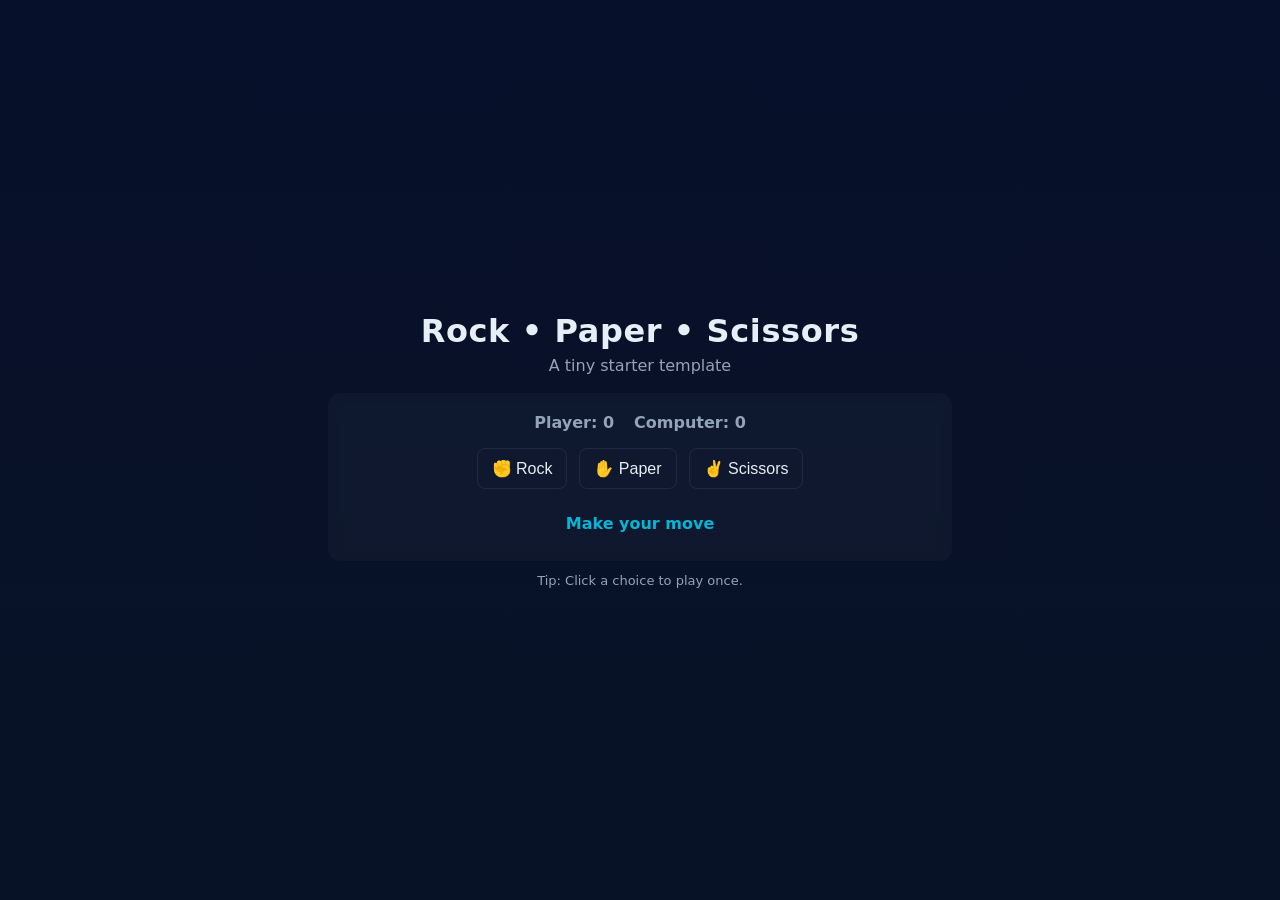
==== index.html @ a6b5e296 "day 1" ====
<!doctype html>
<html lang="en">
  <head>
    <meta charset="utf-8" />
    <meta name="viewport" content="width=device-width, initial-scale=1" />
    <title>Rock Paper Scissors — Starter</title>
    <style>
      :root{--bg:#0f1724;--card:#111827;--accent:#06b6d4;--muted:#94a3b8;--glass:rgba(255,255,255,0.03)}
      *{box-sizing:border-box}
      html,body{height:100%;margin:0;font-family:system-ui,-apple-system,Segoe UI,Roboto,'Helvetica Neue',Arial}
      body{background:linear-gradient(180deg,#07102a 0%,#081226 100%);color:#e6eef6;display:flex;align-items:center;justify-content:center}
      .app-root{width:100%;max-width:720px;padding:32px}
      .site-header{text-align:center;margin-bottom:18px}
      h1{margin:0;font-size:clamp(20px,4vw,32px);letter-spacing:0.6px}
      .subtitle{color:var(--muted);margin:6px 0 0}

      .game-area{background:var(--glass);backdrop-filter:blur(6px);border-radius:12px;padding:20px;display:flex;flex-direction:column;gap:16px;align-items:center}
      .scoreboard{display:flex;gap:20px;color:var(--muted);font-weight:600}

      .choices{display:flex;gap:12px}
      .choice{background:transparent;border:1px solid rgba(255,255,255,0.08);color:inherit;padding:10px 14px;border-radius:8px;cursor:pointer;font-size:16px}
      .choice:hover{border-color:var(--accent);transform:translateY(-3px)}

      .result{min-height:36px;display:flex;align-items:center;justify-content:center;color:var(--accent);font-weight:700}

      .site-footer{text-align:center;margin-top:12px;color:var(--muted);font-size:13px}

      @media(min-width:640px){.app-root{padding:48px}}
    </style>
  </head>
  <body>
    <main class="app-root">
      <header class="site-header">
        <h1>Rock • Paper • Scissors</h1>
        <p class="subtitle">A tiny starter template</p>
      </header>

      <section class="game-area" aria-live="polite">
        <div class="scoreboard">
          <div>Player: <span id="player-score">0</span></div>
          <div>Computer: <span id="computer-score">0</span></div>
        </div>

        <div class="choices" role="group" aria-label="Game choices">
          <button class="choice" data-choice="rock">✊ Rock</button>
          <button class="choice" data-choice="paper">✋ Paper</button>
          <button class="choice" data-choice="scissors">✌️ Scissors</button>
        </div>

        <div class="result" id="result">Make your move</div>
      </section>

      <footer class="site-footer">Tip: Click a choice to play once.</footer>
    </main>

    <script>
      (function(){
        const choices = ['rock','paper','scissors'];
        let playerScore = 0, computerScore = 0;
        const elResult = document.getElementById('result');
        const elPlayer = document.getElementById('player-score');
        const elComputer = document.getElementById('computer-score');

        function compPick(){ return choices[Math.floor(Math.random()*choices.length)]; }
        function decide(p,c){ if(p===c) return 'tie';
          if((p==='rock'&&c==='scissors')||(p==='paper'&&c==='rock')||(p==='scissors'&&c==='paper')) return 'win';
          return 'lose'; }

        document.querySelectorAll('.choice').forEach(btn=>{
          btn.addEventListener('click', ()=>{
            const player = btn.dataset.choice;
            const computer = compPick();
            const outcome = decide(player,computer);
            if(outcome==='win'){ playerScore++; elResult.textContent = `You win — ${player} beats ${computer}` }
            else if(outcome==='lose'){ computerScore++; elResult.textContent = `You lose — ${computer} beats ${player}` }
            else elResult.textContent = `Tie — both chose ${player}`;
            elPlayer.textContent = playerScore; elComputer.textContent = computerScore;
          });
        });
      })();
    </script>
  </body>
</html>
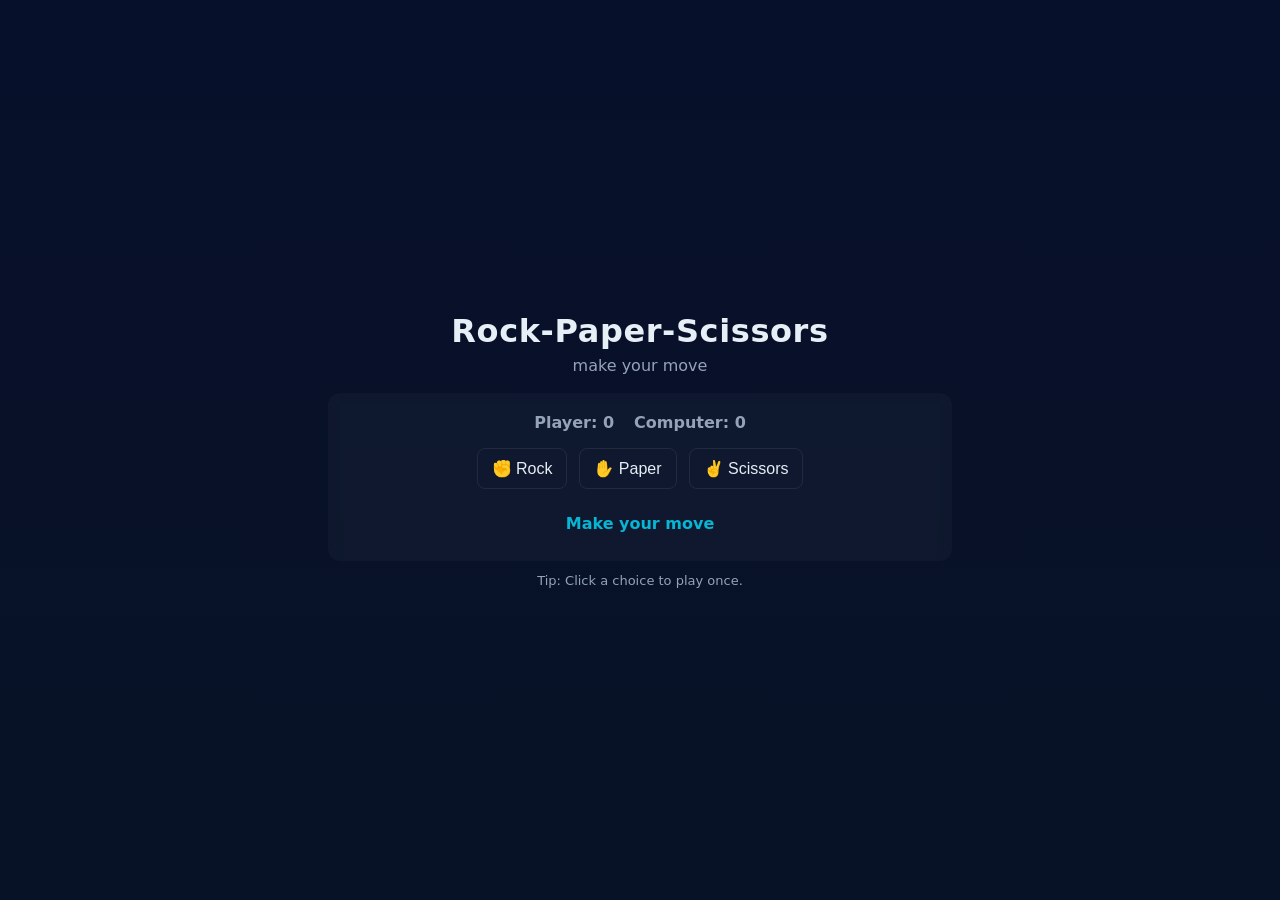
==== commit 85ebca0b: "day 2" ====
--- a/index.html
+++ b/index.html
@@ -3,36 +3,14 @@
   <head>
     <meta charset="utf-8" />
     <meta name="viewport" content="width=device-width, initial-scale=1" />
-    <title>Rock Paper Scissors — Starter</title>
-    <style>
-      :root{--bg:#0f1724;--card:#111827;--accent:#06b6d4;--muted:#94a3b8;--glass:rgba(255,255,255,0.03)}
-      *{box-sizing:border-box}
-      html,body{height:100%;margin:0;font-family:system-ui,-apple-system,Segoe UI,Roboto,'Helvetica Neue',Arial}
-      body{background:linear-gradient(180deg,#07102a 0%,#081226 100%);color:#e6eef6;display:flex;align-items:center;justify-content:center}
-      .app-root{width:100%;max-width:720px;padding:32px}
-      .site-header{text-align:center;margin-bottom:18px}
-      h1{margin:0;font-size:clamp(20px,4vw,32px);letter-spacing:0.6px}
-      .subtitle{color:var(--muted);margin:6px 0 0}
-
-      .game-area{background:var(--glass);backdrop-filter:blur(6px);border-radius:12px;padding:20px;display:flex;flex-direction:column;gap:16px;align-items:center}
-      .scoreboard{display:flex;gap:20px;color:var(--muted);font-weight:600}
-
-      .choices{display:flex;gap:12px}
-      .choice{background:transparent;border:1px solid rgba(255,255,255,0.08);color:inherit;padding:10px 14px;border-radius:8px;cursor:pointer;font-size:16px}
-      .choice:hover{border-color:var(--accent);transform:translateY(-3px)}
-
-      .result{min-height:36px;display:flex;align-items:center;justify-content:center;color:var(--accent);font-weight:700}
-
-      .site-footer{text-align:center;margin-top:12px;color:var(--muted);font-size:13px}
-
-      @media(min-width:640px){.app-root{padding:48px}}
-    </style>
+    <title>Rock Paper Scissors</title>
+    <link rel="stylesheet" href="styles.css" />
   </head>
   <body>
     <main class="app-root">
       <header class="site-header">
-        <h1>Rock • Paper • Scissors</h1>
-        <p class="subtitle">A tiny starter template</p>
+        <h1>Rock-Paper-Scissors</h1>
+        <p class="subtitle">make your move</p>
       </header>
 
       <section class="game-area" aria-live="polite">
@@ -53,31 +31,6 @@
       <footer class="site-footer">Tip: Click a choice to play once.</footer>
     </main>
 
-    <script>
-      (function(){
-        const choices = ['rock','paper','scissors'];
-        let playerScore = 0, computerScore = 0;
-        const elResult = document.getElementById('result');
-        const elPlayer = document.getElementById('player-score');
-        const elComputer = document.getElementById('computer-score');
 
-        function compPick(){ return choices[Math.floor(Math.random()*choices.length)]; }
-        function decide(p,c){ if(p===c) return 'tie';
-          if((p==='rock'&&c==='scissors')||(p==='paper'&&c==='rock')||(p==='scissors'&&c==='paper')) return 'win';
-          return 'lose'; }
-
-        document.querySelectorAll('.choice').forEach(btn=>{
-          btn.addEventListener('click', ()=>{
-            const player = btn.dataset.choice;
-            const computer = compPick();
-            const outcome = decide(player,computer);
-            if(outcome==='win'){ playerScore++; elResult.textContent = `You win — ${player} beats ${computer}` }
-            else if(outcome==='lose'){ computerScore++; elResult.textContent = `You lose — ${computer} beats ${player}` }
-            else elResult.textContent = `Tie — both chose ${player}`;
-            elPlayer.textContent = playerScore; elComputer.textContent = computerScore;
-          });
-        });
-      })();
-    </script>
   </body>
 </html>
--- a/styles.css
+++ b/styles.css
@@ -0,0 +1,21 @@
+:root{--bg:#0f1724;--card:#111827;--accent:#06b6d4;--muted:#94a3b8;--glass:rgba(255,255,255,0.03)}
+*{box-sizing:border-box}
+html,body{height:100%;margin:0;font-family:system-ui,-apple-system,Segoe UI,Roboto,'Helvetica Neue',Arial}
+body{background:linear-gradient(180deg,#07102a 0%,#081226 100%);color:#e6eef6;display:flex;align-items:center;justify-content:center}
+.app-root{width:100%;max-width:720px;padding:32px}
+.site-header{text-align:center;margin-bottom:18px}
+h1{margin:0;font-size:clamp(20px,4vw,32px);letter-spacing:0.6px}
+.subtitle{color:var(--muted);margin:6px 0 0}
+
+.game-area{background:var(--glass);backdrop-filter:blur(6px);border-radius:12px;padding:20px;display:flex;flex-direction:column;gap:16px;align-items:center}
+.scoreboard{display:flex;gap:20px;color:var(--muted);font-weight:600}
+
+.choices{display:flex;gap:12px}
+.choice{background:transparent;border:1px solid rgba(255,255,255,0.08);color:inherit;padding:10px 14px;border-radius:8px;cursor:pointer;font-size:16px}
+.choice:hover{border-color:var(--accent);transform:translateY(-3px)}
+
+.result{min-height:36px;display:flex;align-items:center;justify-content:center;color:var(--accent);font-weight:700}
+
+.site-footer{text-align:center;margin-top:12px;color:var(--muted);font-size:13px}
+
+@media(min-width:640px){.app-root{padding:48px}}
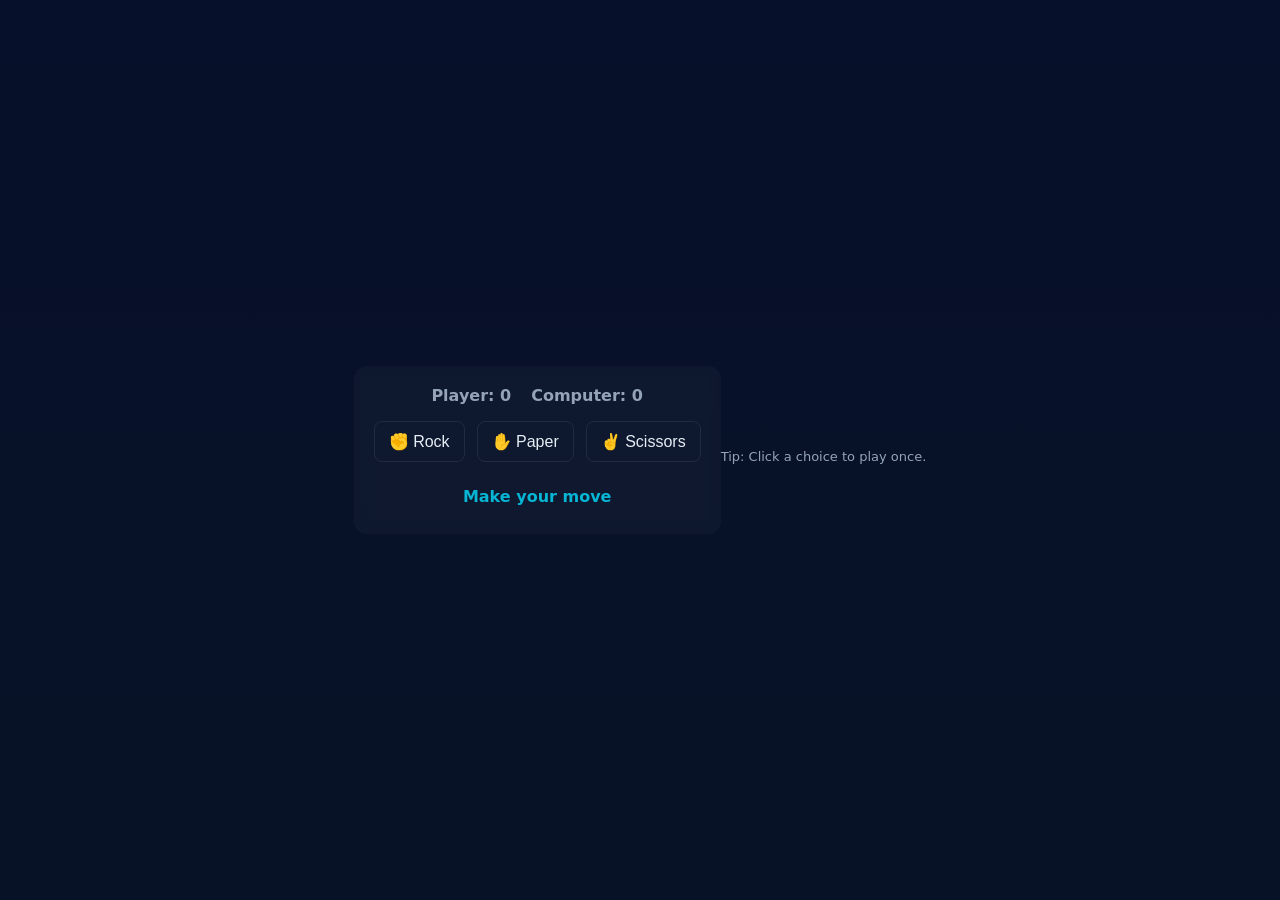
==== commit ad0416b0: "day 3.5" ====
--- a/index.html
+++ b/index.html
@@ -1,17 +1,12 @@
 <!doctype html>
 <html lang="en">
   <head>
-    <meta charset="utf-8" />
-    <meta name="viewport" content="width=device-width, initial-scale=1" />
-    <title>Rock Paper Scissors</title>
-    <link rel="stylesheet" href="styles.css" />
-  </head>
-  <body>
-    <main class="app-root">
-      <header class="site-header">
-        <h1>Rock-Paper-Scissors</h1>
-        <p class="subtitle">make your move</p>
-      </header>
+  <meta charset="utf-8" />
+  <meta name="viewport" content="width=device-width, initial-scale=1" />
+  <title>Rock Paper Scissors</title>
+  <link rel="stylesheet" href="styles.css" />
+  <script src="script.js" defer></script>
+</head>
 
       <section class="game-area" aria-live="polite">
         <div class="scoreboard">
@@ -20,9 +15,9 @@
         </div>
 
         <div class="choices" role="group" aria-label="Game choices">
-          <button class="choice" data-choice="rock">✊ Rock</button>
-          <button class="choice" data-choice="paper">✋ Paper</button>
-          <button class="choice" data-choice="scissors">✌️ Scissors</button>
+          <button class="choice" onclick="playRound('rock')">✊ Rock</button>
+          <button class="choice" onclick="playRound('paper')">✋ Paper</button>
+          <button class="choice" onclick="playRound('scissors')">✌️ Scissors</button>
         </div>
 
         <div class="result" id="result">Make your move</div>
@@ -31,6 +26,6 @@
       <footer class="site-footer">Tip: Click a choice to play once.</footer>
     </main>
 
-
+  <script src="script.js"></script>
   </body>
 </html>
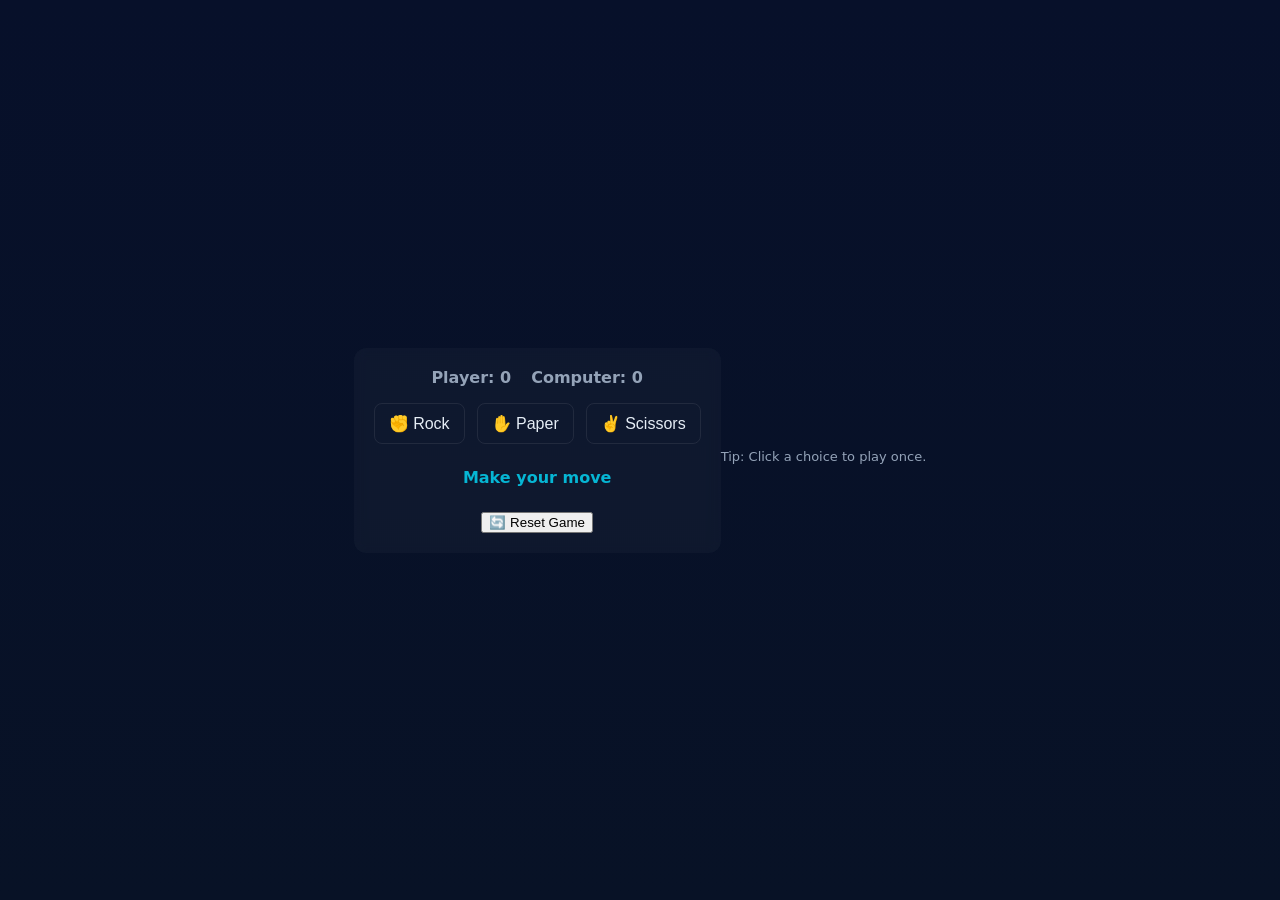
==== commit d2ac8d59: "done" ====
--- a/index.html
+++ b/index.html
@@ -5,7 +5,6 @@
   <meta name="viewport" content="width=device-width, initial-scale=1" />
   <title>Rock Paper Scissors</title>
   <link rel="stylesheet" href="styles.css" />
-  <script src="script.js" defer></script>
 </head>
 
       <section class="game-area" aria-live="polite">
@@ -19,8 +18,8 @@
           <button class="choice" onclick="playRound('paper')">✋ Paper</button>
           <button class="choice" onclick="playRound('scissors')">✌️ Scissors</button>
         </div>
-
         <div class="result" id="result">Make your move</div>
+        <button class="reset-btn" onclick="resetGame()">🔄 Reset Game</button>
       </section>
 
       <footer class="site-footer">Tip: Click a choice to play once.</footer>
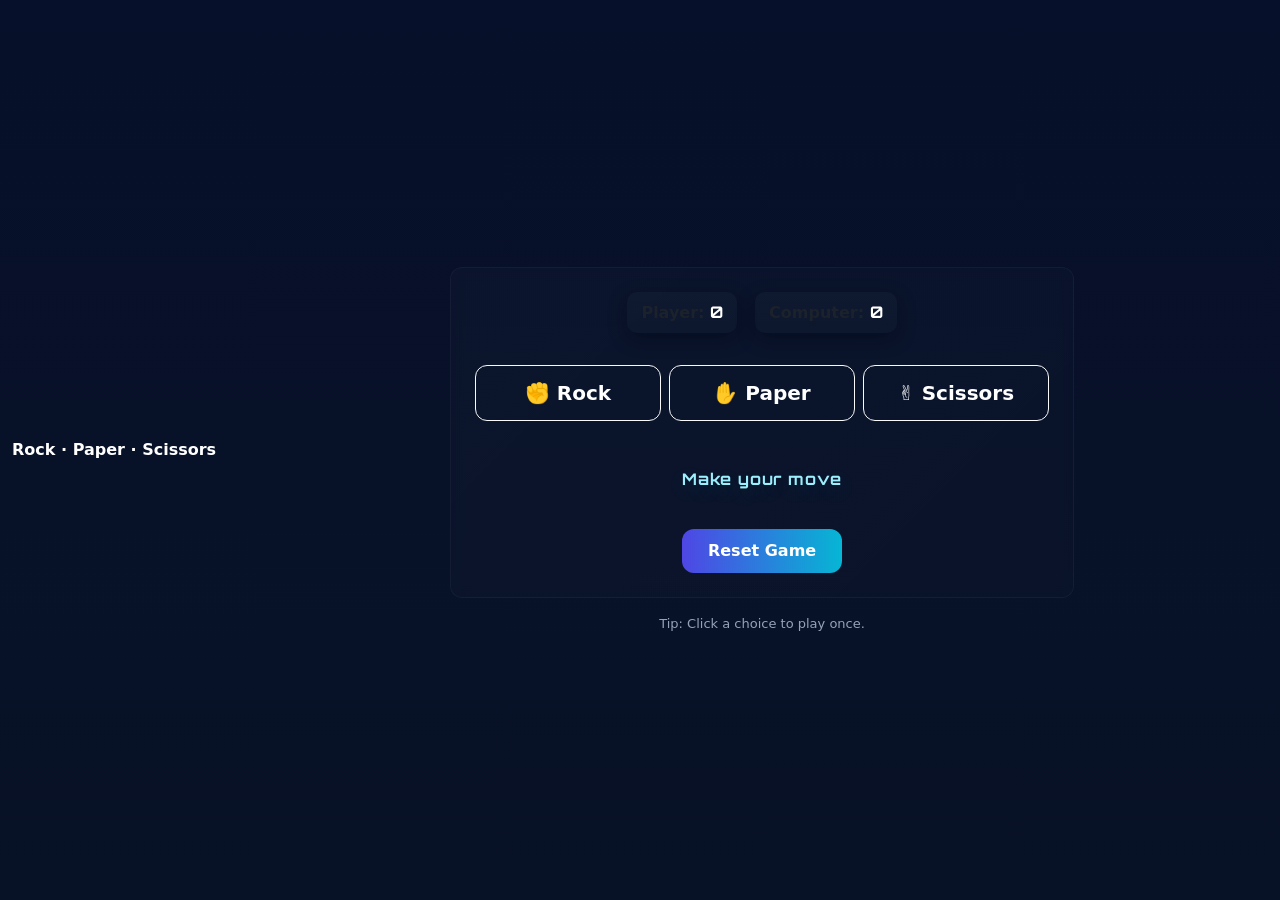
==== commit 05fe6141: "day 4" ====
--- a/index.html
+++ b/index.html
@@ -1,30 +1,52 @@
 <!doctype html>
 <html lang="en">
   <head>
-  <meta charset="utf-8" />
-  <meta name="viewport" content="width=device-width, initial-scale=1" />
-  <title>Rock Paper Scissors</title>
-  <link rel="stylesheet" href="styles.css" />
-</head>
+    <meta charset="utf-8" />
+    <meta name="viewport" content="width=device-width, initial-scale=1" />
+    <title>Rock Paper Scissors</title>
+    <link href="https://cdn.jsdelivr.net/npm/bootstrap@5.3.2/dist/css/bootstrap.min.css" rel="stylesheet" integrity="sha384-3V5gk1zqgq6Y6V/1P5vF1Z1Gz6sQJZq3n1F5F5Qk1Q9E2nG1Z6Y" crossorigin="anonymous">
+    <link href="https://fonts.googleapis.com/css2?family=Orbitron:wght@400;700&display=swap" rel="stylesheet">
+    <link rel="stylesheet" href="styles.css" />
+  </head>
+  <body class="bg-dark text-light">
+    <nav class="navbar navbar-dark py-2">
+      <div class="container">
+        <span class="navbar-brand fw-bold">Rock · Paper · Scissors</span>
+      </div>
+    </nav>
 
-      <section class="game-area" aria-live="polite">
-        <div class="scoreboard">
-          <div>Player: <span id="player-score">0</span></div>
-          <div>Computer: <span id="computer-score">0</span></div>
-        </div>
+    <main class="app-root container py-5 d-flex flex-column align-items-center">
+      <div class="w-100" style="max-width:720px;">
+        <section class="card bg-transparent border-0">
+          <div class="card-body p-4 game-area" aria-live="polite">
+            <div class="d-flex align-items-center scoreboard mb-3">
+              <div class="text-muted score-chip">Player: <span id="player-score" class="fw-bold">0</span></div>
+              <div class="text-muted score-chip">Computer: <span id="computer-score" class="fw-bold">0</span></div>
+            </div>
 
-        <div class="choices" role="group" aria-label="Game choices">
-          <button class="choice" onclick="playRound('rock')">✊ Rock</button>
-          <button class="choice" onclick="playRound('paper')">✋ Paper</button>
-          <button class="choice" onclick="playRound('scissors')">✌️ Scissors</button>
-        </div>
-        <div class="result" id="result">Make your move</div>
-        <button class="reset-btn" onclick="resetGame()">🔄 Reset Game</button>
-      </section>
 
-      <footer class="site-footer">Tip: Click a choice to play once.</footer>
+            <!-- Large choice buttons placed under the scoreboard -->
+            <div class="choices-row w-100 d-flex gap-2 justify-content-center mb-2">
+              <button class="choice-btn btn btn-outline-light btn-lg" onclick="playRound('rock')">✊ Rock</button>
+              <button class="choice-btn btn btn-outline-light btn-lg" onclick="playRound('paper')">✋ Paper</button>
+              <button class="choice-btn btn btn-outline-light btn-lg" onclick="playRound('scissors')">✌️ Scissors</button>
+            </div>
+
+            <div class="result mt-3" id="result">Make your move</div>
+
+            <div class="d-flex justify-content-center mt-3">
+              <button class="reset-btn btn btn-primary" onclick="resetGame()">Reset Game</button>
+            </div>
+          </div>
+        </section>
+
+        <footer class="site-footer text-center mt-3">Tip: Click a choice to play once.</footer>
+      </div>
     </main>
 
-  <script src="script.js"></script>
+    
+
+    <script src="https://cdn.jsdelivr.net/npm/bootstrap@5.3.2/dist/js/bootstrap.bundle.min.js" integrity="sha384-7y7VnX1Hq8+f1Gv1J5Y" crossorigin="anonymous"></script>
+    <script src="script.js"></script>
   </body>
 </html>
--- a/styles.css
+++ b/styles.css
@@ -1,21 +1,74 @@
 :root{--bg:#0f1724;--card:#111827;--accent:#06b6d4;--muted:#94a3b8;--glass:rgba(255,255,255,0.03)}
 *{box-sizing:border-box}
 html,body{height:100%;margin:0;font-family:system-ui,-apple-system,Segoe UI,Roboto,'Helvetica Neue',Arial}
-body{background:linear-gradient(180deg,#07102a 0%,#081226 100%);color:#e6eef6;display:flex;align-items:center;justify-content:center}
-.app-root{width:100%;max-width:720px;padding:32px}
+body{background:linear-gradient(180deg,#07102a 0%,#081226 100%);color:#e6eef6;display:flex;align-items:center;justify-content:center;min-height:100vh}
+.app-root{width:100%;max-width:720px;padding:32px;display:flex;flex-direction:column;align-items:center;justify-content:center;min-height:60vh}
 .site-header{text-align:center;margin-bottom:18px}
 h1{margin:0;font-size:clamp(20px,4vw,32px);letter-spacing:0.6px}
 .subtitle{color:var(--muted);margin:6px 0 0}
 
-.game-area{background:var(--glass);backdrop-filter:blur(6px);border-radius:12px;padding:20px;display:flex;flex-direction:column;gap:16px;align-items:center}
+.game-area{background:linear-gradient(135deg,rgba(255,255,255,0.02),rgba(255,255,255,0.01));backdrop-filter:blur(6px);border-radius:12px;padding:20px;display:flex;flex-direction:column;gap:16px;align-items:center;border:1px solid rgba(255,255,255,0.04)}
 .scoreboard{display:flex;gap:20px;color:var(--muted);font-weight:600}
 
 .choices{display:flex;gap:12px}
-.choice{background:transparent;border:1px solid rgba(255,255,255,0.08);color:inherit;padding:10px 14px;border-radius:8px;cursor:pointer;font-size:16px}
-.choice:hover{border-color:var(--accent);transform:translateY(-3px)}
+.choice{padding:10px 18px;border-radius:10px;cursor:pointer;font-size:16px;transition:all .18s ease}
+.choice.btn-outline-light{border-width:1.5px}
+.choice:hover{transform:translateY(-4px)}
 
 .result{min-height:36px;display:flex;align-items:center;justify-content:center;color:var(--accent);font-weight:700}
 
 .site-footer{text-align:center;margin-top:12px;color:var(--muted);font-size:13px}
 
+/* small adjustments for navbar and layout */
+.navbar-brand{font-size:1rem}
+
 @media(min-width:640px){.app-root{padding:48px}}
+
+/* Bottom fixed choice bar */
+.choice-bar{background:linear-gradient(135deg,rgba(255,255,255,0.02),rgba(255,255,255,0.01));backdrop-filter:blur(6px);border-top:1px solid rgba(255,255,255,0.04);box-shadow:0 -8px 30px rgba(2,6,23,0.5)}
+.choice-bar .container{padding-left:8px;padding-right:8px;display:flex;gap:12px;align-items:center;justify-content:center}
+.choice-btn{padding:12px 14px;border-radius:12px;font-weight:700;background:transparent;border-width:1.2px}
+
+/* New inline choices row (under scoreboard) */
+.choices-row{max-width:640px}
+.choices-row .choice-btn{flex:1 1 0;min-width:110px;max-width:240px}
+
+/* Button hover / active styles */
+.choice-btn{transition:transform .16s ease,box-shadow .16s ease,background .16s ease,color .12s ease}
+.choice-btn{color:#ffffff}
+.choice-btn:hover{transform:translateY(-6px) scale(1.02);box-shadow:0 12px 40px rgba(6,182,212,0.18);background:linear-gradient(90deg,rgba(6,182,212,0.08),rgba(99,102,241,0.06));border-color:rgba(99,102,241,0.6)}
+.choice-btn:active{transform:translateY(-2px) scale(0.995);box-shadow:0 6px 18px rgba(2,6,23,0.45)}
+
+/* neon/pulse keyframe */
+@keyframes neonPulse{0%{box-shadow:0 0 0 rgba(6,182,212,0.0)}50%{box-shadow:0 0 18px rgba(6,182,212,0.16)}100%{box-shadow:0 0 0 rgba(6,182,212,0.0)}}
+
+/* Result styling: big neon text */
+.result{font-family:'Orbitron',system-ui,Segoe UI,Roboto,Arial;letter-spacing:0.8px;color:#9beffd;text-shadow:0 6px 18px rgba(6,182,212,0.16);font-weight:700}
+.result.win{color:#9ef7b5;text-shadow:0 8px 26px rgba(34,197,94,0.18)}
+.result.lose{color:#ff8da1;text-shadow:0 8px 26px rgba(249,115,22,0.14)}
+
+/* Score chip glow */
+.scoreboard > div{position:relative;overflow:visible}
+.scoreboard > div::after{content:"";position:absolute;inset:0;border-radius:10px;pointer-events:none;opacity:0;transition:opacity .28s ease}
+.scoreboard > div:hover::after{opacity:1;box-shadow:0 10px 40px rgba(99,102,241,0.08)}
+.scoreboard > div .fw-bold{font-family:'Orbitron',sans-serif}
+
+/* Center and style scoreboard */
+.scoreboard{justify-content:center;gap:18px}
+.scoreboard .score-chip{background:linear-gradient(180deg,rgba(255,255,255,0.02),rgba(255,255,255,0.01));padding:8px 14px;border-radius:10px;color:inherit;box-shadow:0 6px 18px rgba(2,6,23,0.45);font-weight:700;display:inline-block}
+.scoreboard .score-chip .fw-bold{color:#ffffff}
+
+/* Reset button styled to align visually with score chips */
+.reset-btn{min-width:160px;border-radius:12px;padding:10px 18px;font-weight:700}
+.reset-btn{background:linear-gradient(90deg,#4f46e5,#06b6d4);border:0;color:#fff}
+.reset-btn:hover{filter:brightness(1.05);transform:translateY(-3px)}
+
+/* Make sure main content isn't hidden behind the fixed bar */
+@media(min-width:0){.app-root{padding-bottom:120px}}
+
+@media(min-width:768px){.choice-bar .container{max-width:720px;margin:0 auto;justify-content:space-between}
+ 	.choice-btn{max-width:220px}}
+
+/* On very small screens allow buttons to wrap into two rows if necessary */
+@media(max-width:420px){.choices-row{flex-wrap:wrap}
+ 	.choices-row .choice-btn{flex:1 1 45%;min-width:40%}}
